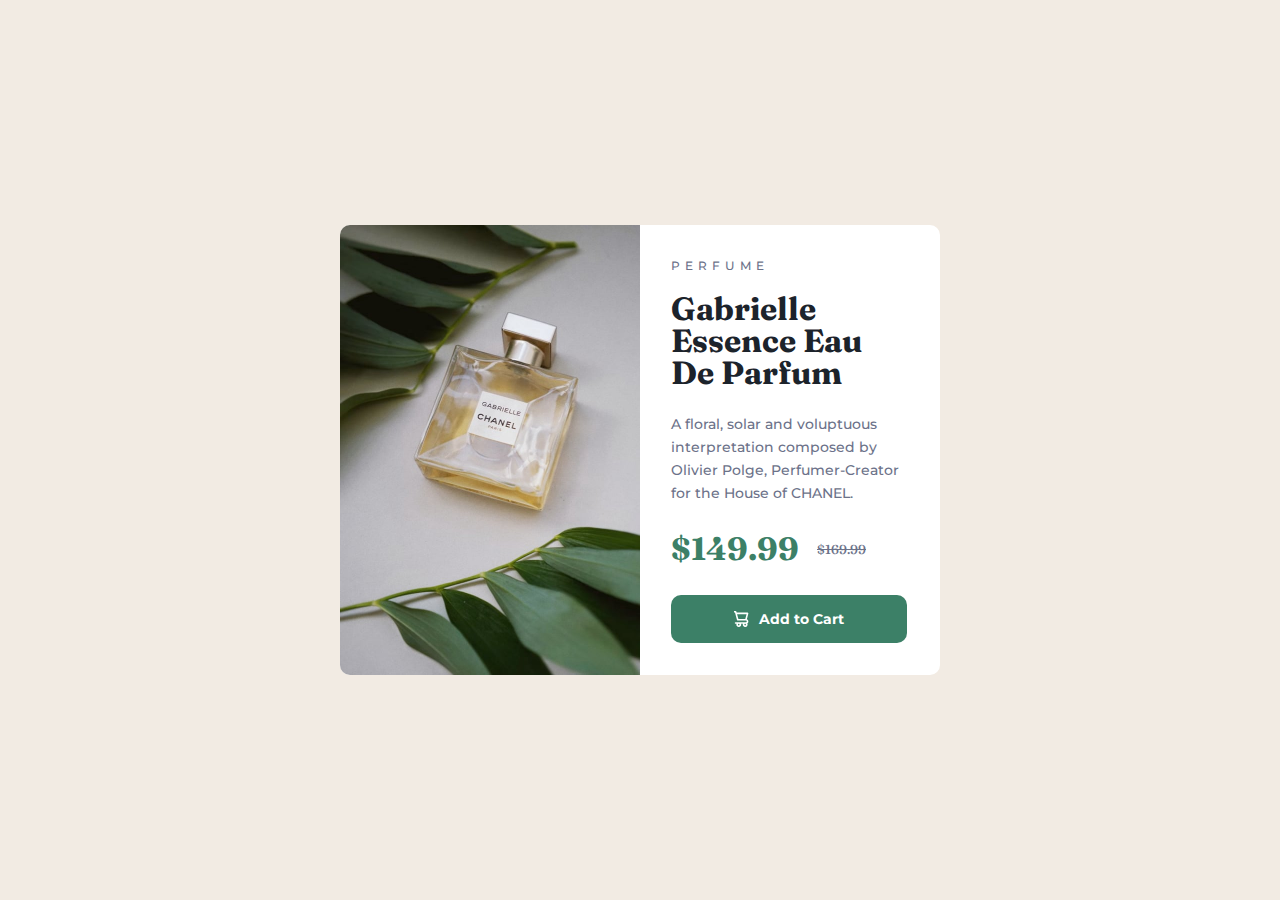
==== EX3/index.html @ 17aa7fed "Add files via upload" ====
<!DOCTYPE html>
<html lang="es">
  <head>
    <meta charset="UTF-8" />
    <meta name="viewport" content="width=device-width, initial-scale=1.0" />
    <link
      rel="icon"
      type="image/png"
      sizes="32x32"
      href="./IMG/favicon-32x32 (1).png"
    />
    <link rel="preconnect" href="https://fonts.googleapis.com" />
    <link rel="preconnect" href="https://fonts.gstatic.com" crossorigin />
    <link
      href="https://fonts.googleapis.com/css2?family=Montserrat:ital,wght@0,100..900;1,100..900&display=swap"
      rel="stylesheet"
    />
    <link rel="preconnect" href="https://fonts.googleapis.com" />
    <link rel="preconnect" href="https://fonts.gstatic.com" crossorigin />
    <link
      href="https://fonts.googleapis.com/css2?family=Fraunces:ital,opsz,wght@0,9..144,100..900;1,9..144,100..900&display=swap"
      rel="stylesheet"
      />
    <link rel="stylesheet" href="CSS/styless.css" />

    <title>Frontend Mentor</title>
  </head>
  <body>
    <div id="container">
      <img class="mobile-image" src="./IMG/image-product-mobile.jpg"/>
      <img class="desktop-image "src="./IMG/image-product-desktop.jpg"/>
      <main>
        <span class="perfume">Perfume</span>
        <h1>Gabrielle Essence Eau De Parfum</h1>
        <p>
          A floral, solar and voluptuous interpretation composed by Olivier
          Polge, Perfumer-Creator for the House of CHANEL.
        </p>
        <div class="prices">
          <span class="sale-price">$149.99</span
          ><span class="list-price">$169.99</span>
        </div>
        <button>
          <img class="cart-icon" src="./IMG/icon-cart.svg"/>Add to Cart
        </button>
      </main>
    </div>
  </body>
</html>
---- EX3/CSS/styless.css ----
* {
    margin: 0;
    padding: 0;
    box-sizing: border-box;
    font-family: var(--font-fraunces);
  }
  
  :root {
    --dark-cyan: hsl(158, 36%, 37%);
    --Cream: hsl(30, 38%, 92%);
    --very-dark-blue: hsl(212, 21%, 14%);
    --dark-grayish-blue: hsl(228, 12%, 48%);
    --White: hsl(0, 0%, 100%);
    --deep-aquamarine: hsl(134.12, 50%, 15.64%);
    --font-fraunces: "Fraunces", serif;
    --font-Montserrat: "Montserrat", sans-serif;
  }
  
  body {
    height: 100vh;
    display: flex;
    justify-content: center;
    align-items: center;
    background-color: var(--Cream);
  }
  
  #container {
    display: flex;
    flex-direction: column;
    max-width: 21.438rem;
    height: 38.188rem;
    background-color: var(--White);
    border-radius: 10px 10px 10px 10px;
    overflow: hidden;
  }
  
  .mobile-image {
    max-width: 21.438rem;
    min-height: 15rem;
  }
  
  .desktop-image {
    display: none;
  }
  
  main {
    padding: 1.313rem 1.563rem 1.438rem 1.563rem;
  }
  
  .perfume {
    font-family: var(--font-Montserrat);
    text-transform: uppercase;
    color: var(--dark-grayish-blue);
    font-size: 0.75rem;
    line-height: 1.438rem;
    font-weight: 500;
    letter-spacing: 0.313rem;
  }
  
  h1 {
    font-size: 2rem;
    line-height: 2rem;
    color: var(--very-dark-blue);
    margin-top: 0.5rem;
  }
  
  p {
    font-family: var(--font-Montserrat);
    color: var(--dark-grayish-blue);
    font-size: 0.875rem;
    line-height: 1.438rem;
    font-weight: 500;
    margin-top: 0.938rem;
    margin-bottom: 1.5rem;
  }
  
  button {
    display: flex;
    justify-content: center;
    align-items: center;
    text-align: center;
    min-width: 18.438rem;
    min-height: 3rem;
    background-color: var(--dark-cyan);
    border: none;
    color: var(--White);
    font-size: 0.875rem;
    line-height: auto;
    font-weight: 700;
    font-family: var(--font-Montserrat);
    border-radius: 0.625rem;
  }
  
  button:hover {
    cursor: pointer;
    background-color: var(--deep-aquamarine);
  }
  
  .cart-icon {
    height: 1rem;
    width: 0.899rem;
    margin-right: 0.625rem;
  }
  
  .prices {
    display: flex;
    align-items: center;
    margin-bottom: 1.188rem;
  }
  
  .sale-price {
    color: var(--dark-cyan);
    font-size: 2rem;
    line-height: 2rem;
    font-weight: 700;
    margin-right: 1.125rem;
  }
  
  .list-price {
    font-size: 0.813rem;
    color: var(--dark-grayish-blue);
    font-weight: 500;
    text-decoration: line-through;
  }
  
  @media(min-width: 768px) {
    #container {
      max-width: 37.5rem;
      height: 28.125rem;
      flex-direction: row;
    }
  
    .mobile-image {
      display: none;
    }
  
    .desktop-image {
      display: block;
      max-width: 18.75rem;
      height: 28.125;
    }
  
    main {
      padding: 1.813rem 2.188rem 1.875rem 1.938rem;
    }
  
    button {
      min-width: 14.75rem;
    }
  
    .prices {
      margin-bottom: 3.625rem;
    }
  
    h1 {
      margin-top: 1rem;
    }
  
    p {
      margin-top: 1.5rem;
      margin-bottom: 1.75rem;
    }
  
    .prices {
      margin-bottom: 1.875rem;
    }
  }
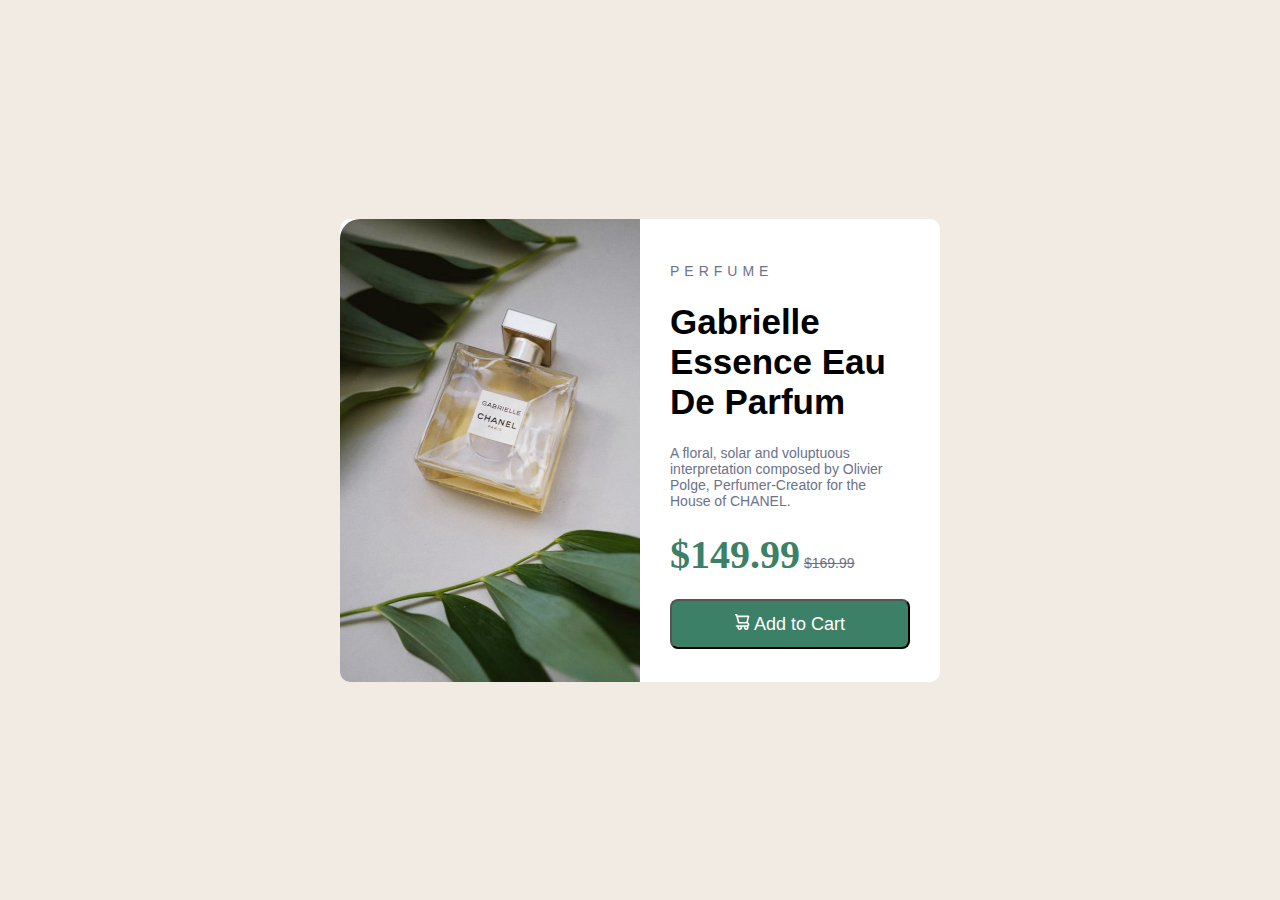
==== commit c902cf43: "Add files via upload" ====
--- a/EX3/index.html
+++ b/EX3/index.html
@@ -1,49 +1,41 @@
 <!DOCTYPE html>
 <html lang="es">
-  <head>
-    <meta charset="UTF-8" />
-    <meta name="viewport" content="width=device-width, initial-scale=1.0" />
-    <link
-      rel="icon"
-      type="image/png"
-      sizes="32x32"
-      href="./IMG/favicon-32x32 (1).png"
-    />
-    <link rel="preconnect" href="https://fonts.googleapis.com" />
-    <link rel="preconnect" href="https://fonts.gstatic.com" crossorigin />
-    <link
-      href="https://fonts.googleapis.com/css2?family=Montserrat:ital,wght@0,100..900;1,100..900&display=swap"
-      rel="stylesheet"
-    />
-    <link rel="preconnect" href="https://fonts.googleapis.com" />
-    <link rel="preconnect" href="https://fonts.gstatic.com" crossorigin />
-    <link
-      href="https://fonts.googleapis.com/css2?family=Fraunces:ital,opsz,wght@0,9..144,100..900;1,9..144,100..900&display=swap"
-      rel="stylesheet"
-      />
-    <link rel="stylesheet" href="CSS/styless.css" />
+<head>
+  <meta charset="UTF-8">
+  <meta name="viewport" content="width=device-width, initial-scale=1.0"> 
 
-    <title>Frontend Mentor</title>
-  </head>
-  <body>
-    <div id="container">
-      <img class="mobile-image" src="./IMG/image-product-mobile.jpg"/>
-      <img class="desktop-image "src="./IMG/image-product-desktop.jpg"/>
-      <main>
-        <span class="perfume">Perfume</span>
+  <link rel="icon" type="image/png" sizes="32x32" href="IMG/favicon-32x32 (1).png">
+  <link rel="stylesheet" href="CSS/styless.css" >
+
+</head>
+<body>
+    <div class="carta">
+      <div class="izquierda">      
+         <img src="IMG/image-product-desktop.jpg" class="imagen"/>
+      </div>
+      <div class="derecha">
+        <p class="perfume">perfume</p>
+
         <h1>Gabrielle Essence Eau De Parfum</h1>
-        <p>
-          A floral, solar and voluptuous interpretation composed by Olivier
-          Polge, Perfumer-Creator for the House of CHANEL.
-        </p>
-        <div class="prices">
-          <span class="sale-price">$149.99</span
-          ><span class="list-price">$169.99</span>
+      
+        <p class="texto">A floral, solar and voluptuous interpretation composed by Olivier Polge, 
+        Perfumer-Creator for the House of CHANEL.</p>
+        <div class="precios">
+          <p>
+          <span class="precio">$149.99</span>
+          <span class="precio1">$169.99</span>
+          </p>
         </div>
+      
         <button>
-          <img class="cart-icon" src="./IMG/icon-cart.svg"/>Add to Cart
+          <img src="IMG/icon-cart.svg"/> 
+          Add to Cart
         </button>
-      </main>
+      </div>
     </div>
-  </body>
+
+  
+
+
+</body>
 </html>--- a/EX3/CSS/styless.css
+++ b/EX3/CSS/styless.css
@@ -1,167 +1,119 @@
-* {
+:root{
+    --Dark-cyan: hsl(158, 36%, 37%);
+    --Cream: hsl(30, 38%, 92%);
+
+    --Very-dark-blue: hsl(212, 21%, 14%);
+    --Dark-grayish-blue: hsl(228, 12%, 48%);
+    --White: hsl(0, 0%, 100%);
+
+    --Font-size: 14px;
+    --font-weight-1: 500;
+    --font-weight-2: 700;
+
+    --font-1: "Montserrat", sans-serif;
+    --font-2: "Fraunces", serif;
+}
+
+body{
+    background-color: var(--Cream);
+    font-size: var(--Font-size);
+    font-family: var(--font-1);
+    color: var(--Dark-grayish-blue);
+    font-weight: var(--font-weight-1);
+
+    display: grid;
+    min-height: 100vh;
+    place-items: center;
+
     margin: 0;
-    padding: 0;
-    box-sizing: border-box;
-    font-family: var(--font-fraunces);
-  }
-  
-  :root {
-    --dark-cyan: hsl(158, 36%, 37%);
-    --Cream: hsl(30, 38%, 92%);
-    --very-dark-blue: hsl(212, 21%, 14%);
-    --dark-grayish-blue: hsl(228, 12%, 48%);
-    --White: hsl(0, 0%, 100%);
-    --deep-aquamarine: hsl(134.12, 50%, 15.64%);
-    --font-fraunces: "Fraunces", serif;
-    --font-Montserrat: "Montserrat", sans-serif;
-  }
-  
-  body {
-    height: 100vh;
+}
+h1{
+  color: black;
+}
+.carta{
+  display: grid;
+  background-color: var(--White); 
+} 
+.izquierda{
+    width: 100%;
+    height: 100%;
+}
+.imagen{
+    width: 100%;
+    height: 100%;
+    margin: 0 0 10px 0;
+    border-radius: 20px 0 0 0;
+}
+.derecha{
+    margin-top: 15px;
+    padding: 0 30px;  
+    padding-bottom: 20px; 
+}
+
+.perfume{
+    text-transform: uppercase;
+    letter-spacing: 5px;
+    margin-bottom: 8px;
+}
+.carta-derecha h1{
+    margin-top: 0;
+    font-size: 32px;
+    line-height: 38px;
+    font-family: var(--font-2);
+    font-weight: var(--font-weight-2);
+    color: #000;
+}
+.precios{
     display: flex;
-    justify-content: center;
+    width: 230px;
+    height: 30px;
+    justify-content: space-between;
     align-items: center;
-    background-color: var(--Cream);
-  }
-  
-  #container {
-    display: flex;
-    flex-direction: column;
-    max-width: 21.438rem;
-    height: 38.188rem;
-    background-color: var(--White);
-    border-radius: 10px 10px 10px 10px;
+    margin: 30px 0;
+}
+.precio{
+    font-family: var(--font-2);
+    font-size: 40px;
+    font-weight: var(--font-weight-2);
+    color: var(--Dark-cyan);
+}
+.precio1{
+    text-decoration: line-through;
+}
+button{
+    width: 100%;
+    height: 45px;
+    border-radius: 8px;
+    background-color: var(--Dark-cyan);
+    color: var(--White);
+}
+
+@media (min-width: 375px) {
+.carta {
+    max-width: 600px;
+    grid-template-columns: 1fr 1fr;
+    border-radius: 10px;
     overflow: hidden;
-  }
-  
-  .mobile-image {
-    max-width: 21.438rem;
-    min-height: 15rem;
-  }
-  
-  .desktop-image {
-    display: none;
-  }
-  
-  main {
-    padding: 1.313rem 1.563rem 1.438rem 1.563rem;
-  }
-  
-  .perfume {
-    font-family: var(--font-Montserrat);
-    text-transform: uppercase;
-    color: var(--dark-grayish-blue);
-    font-size: 0.75rem;
-    line-height: 1.438rem;
-    font-weight: 500;
-    letter-spacing: 0.313rem;
-  }
-  
-  h1 {
-    font-size: 2rem;
-    line-height: 2rem;
-    color: var(--very-dark-blue);
-    margin-top: 0.5rem;
-  }
-  
-  p {
-    font-family: var(--font-Montserrat);
-    color: var(--dark-grayish-blue);
-    font-size: 0.875rem;
-    line-height: 1.438rem;
-    font-weight: 500;
-    margin-top: 0.938rem;
-    margin-bottom: 1.5rem;
-  }
-  
-  button {
-    display: flex;
-    justify-content: center;
-    align-items: center;
-    text-align: center;
-    min-width: 18.438rem;
-    min-height: 3rem;
-    background-color: var(--dark-cyan);
-    border: none;
-    color: var(--White);
-    font-size: 0.875rem;
-    line-height: auto;
-    font-weight: 700;
-    font-family: var(--font-Montserrat);
-    border-radius: 0.625rem;
-  }
-  
-  button:hover {
-    cursor: pointer;
-    background-color: var(--deep-aquamarine);
-  }
-  
-  .cart-icon {
-    height: 1rem;
-    width: 0.899rem;
-    margin-right: 0.625rem;
-  }
-  
-  .prices {
-    display: flex;
-    align-items: center;
-    margin-bottom: 1.188rem;
-  }
-  
-  .sale-price {
-    color: var(--dark-cyan);
-    font-size: 2rem;
-    line-height: 2rem;
-    font-weight: 700;
-    margin-right: 1.125rem;
-  }
-  
-  .list-price {
-    font-size: 0.813rem;
-    color: var(--dark-grayish-blue);
-    font-weight: 500;
-    text-decoration: line-through;
-  }
-  
-  @media(min-width: 768px) {
-    #container {
-      max-width: 37.5rem;
-      height: 28.125rem;
-      flex-direction: row;
-    }
-  
-    .mobile-image {
-      display: none;
-    }
-  
-    .desktop-image {
-      display: block;
-      max-width: 18.75rem;
-      height: 28.125;
-    }
-  
-    main {
-      padding: 1.813rem 2.188rem 1.875rem 1.938rem;
-    }
-  
-    button {
-      min-width: 14.75rem;
-    }
-  
-    .prices {
-      margin-bottom: 3.625rem;
-    }
-  
-    h1 {
-      margin-top: 1rem;
-    }
-  
-    p {
-      margin-top: 1.5rem;
-      margin-bottom: 1.75rem;
-    }
-  
-    .prices {
-      margin-bottom: 1.875rem;
-    }
-  }+}
+.derecha{
+    padding-top: 15px;
+}
+
+.perfume{
+    margin-bottom: 15px;
+}
+
+.derecha h1{
+    font-size: 35px;
+    font-weight: var(--font-weight-2);
+    line-height: 40px;
+}
+
+button{
+    height: 50px;
+    font-size: 18px;
+}
+
+
+
+}